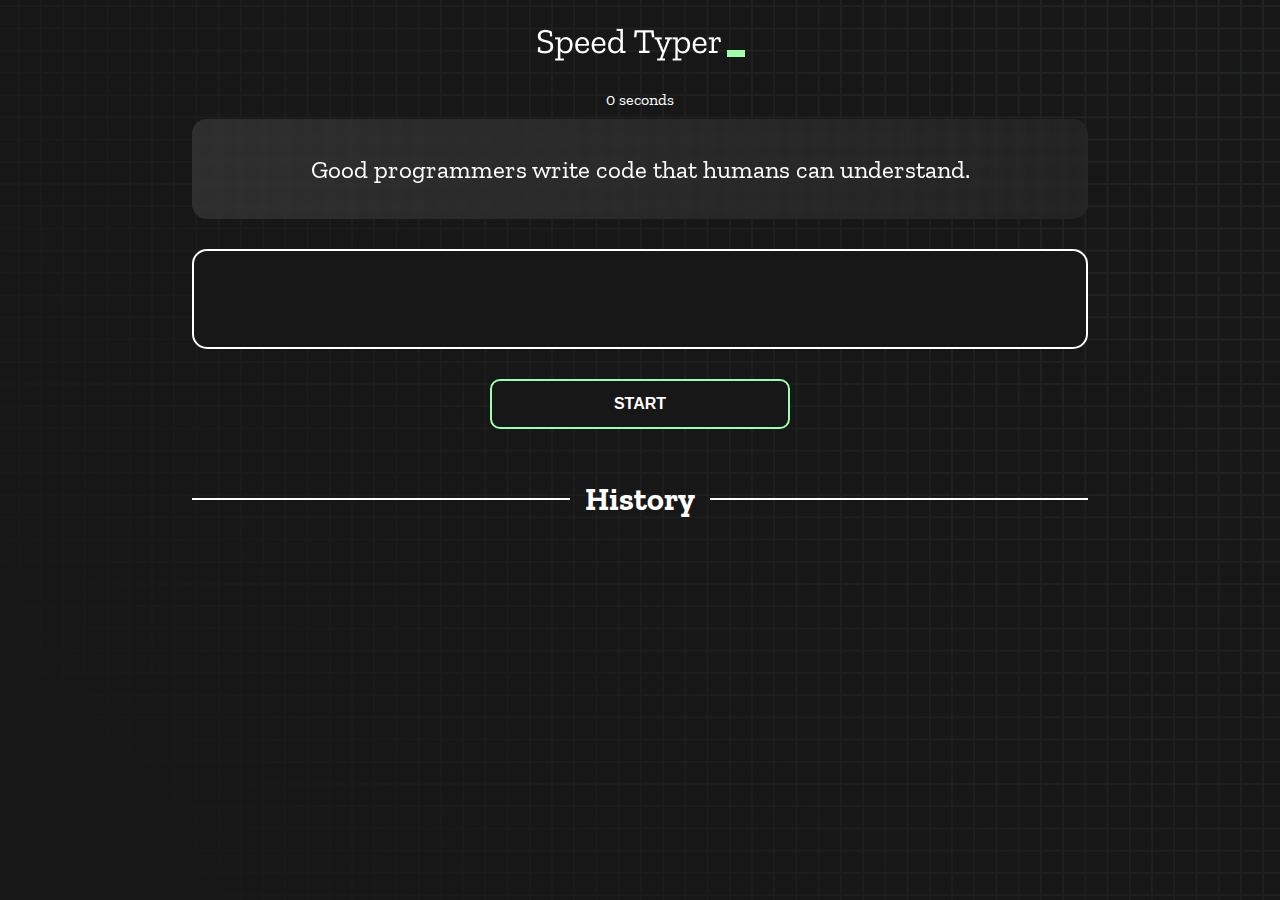
==== index.html @ 599ee0fa "Initial commit" ====
<!DOCTYPE html>
<html lang="en">
  <head>
    <meta charset="UTF-8" />
    <meta http-equiv="X-UA-Compatible" content="IE=edge" />
    <meta name="viewport" content="width=device-width, initial-scale=1.0" />
    <title>Speed Monster</title>
    <link rel="stylesheet" href="styles.css" />
    <link rel="preconnect" href="https://fonts.googleapis.com" />
    <link rel="preconnect" href="https://fonts.gstatic.com" crossorigin />
    <link
      href="https://fonts.googleapis.com/css2?family=Zilla+Slab:wght@300;400;500&display=swap"
      rel="stylesheet"
    />
  </head>
  <body>
    <h1 class="title"><img src="./logo.png" /></h1>
    <div id="show-time">0 seconds</div>

    <div class="box-container">
      <div id="question"></div>

      <div id="display" class="inactive"></div>

      <div class="buttons">
        <button id="starts">START</button>
      </div>

      <div class="divider-container">
        <div class="line"></div>
        <h1 class="title2">History</h1>
        <div class="line"></div>
      </div>
      <div id="histories"></div>
    </div>

    <div id="countdown"></div>
    <div id="modal-background" class="hidden"></div>
    <div id="result" class="hidden"></div>

    <script src="./history.js"></script>
    <script src="./script.js"></script>
  </body>
</html>
---- styles.css ----
* {
  padding: 0;
  margin: 0;
  box-sizing: border-box;
}

body {
  background-image: url("./bg.png");
  background-size: cover;
  background-position: left top;
  font-family: "Zilla Slab", serif;
}

.box-container {
  width: 70%;
  margin: 0 auto;
}

#question {
  height: 100px;
  display: flex;
  align-items: center;
  justify-content: center;
  color: white;
  font-size: 25px;
  border-radius: 15px;
  background: rgb(255, 255, 255);
  background: linear-gradient(
    92.49deg,
    rgba(255, 255, 255, 0.1) 0.18%,
    rgba(255, 255, 255, 0.05) 99.85%
  );
  backdrop-filter: blur(5px);
  margin-bottom: 30px;
}

#display {
  height: 100px;
  display: flex;
  flex-wrap: wrap;
  align-items: center;
  padding-left: 5rem;
  color: white;
  font-size: 32px;
  background-color: #171717;
  border: 2px solid #9dffad;
  border-radius: 15px;
}

#countdown {
  position: fixed;
  height: 100vh;
  width: 100vw;
  background-color: rgba(0, 0, 0, 0.8);
  top: 0;
  left: 0;
  display: flex;
  align-items: center;
  justify-content: center;
  font-size: 3rem;
  color: white;
  display: none;
}
#result {
  position: fixed;
  top: 10%; 
  left: 10%;
  transform: translate(-50%, -50%);
  height: 250px;
  width: 400px;
  background-color: #171717;
  border-radius: 15px;
  border: 2px solid #9dffad;
  color: white;
  text-align: center;
  padding: 2rem;
}
#show-time{
  text-align: center;
  color: white;
  margin: 10px 0;
}

.green {
  color: #9dffad;
}
.red {
  color: #eb6565;
}
.bold {
  font-weight: 700;
}
.inactive {
  border: 2px solid white !important;
}
.hidden {
  display: none;
}
.title {
  text-align: center;
  color: white;
  margin: 20px 0;
}

.divider-container {
  height: 80px;
  display: flex;
  justify-content: center;
  align-items: center;
  gap: 15px;
  margin: 0 auto;
}

.line {
  height: 2px;
  background: white;
  width: 100%;
}

.title2 {
  color: white;
  display: block;
}

.buttons {
  display: flex;
  justify-content: center;
  margin: 30px 0;
}
button {
  padding: 10px 20px;
  border: none;
  font-size: 16px;
  font-weight: bold;
  width: 300px;
  height: 50px;
  color: white;
  background-color: #171717;
  border-radius: 10px;
  border: 2px solid #9dffad;
  cursor: pointer;
}

#histories {
  display: flex;
  flex-wrap: wrap;
  justify-content: space-around;
}

.card {
  width: 100%;
  height: 100%;
  padding: 50px;
  display: flex;
  justify-content: space-between;
  align-items: center;
  padding: 20px 30px;
  color: white;
  border-radius: 15px;
  background: rgb(255, 255, 255);
  background: linear-gradient(
    92.49deg,
    rgba(255, 255, 255, 0.1) 0.18%,
    rgba(255, 255, 255, 0.05) 99.85%
  );
  backdrop-filter: blur(5px);
  margin-bottom: 30px;
}

#modal-background {
  background: rgb(255, 255, 255);
  background: linear-gradient(
    92.49deg,
    rgba(255, 255, 255, 0.1) 0.18%,
    rgba(255, 255, 255, 0.05) 99.85%
  );
  backdrop-filter: blur(5px);
  height: 100vh;
  width: 100%;
  position: fixed;
  top: 0;
}

@media only screen and (max-width: 700px) {
  .box-container {
    padding: 0 20px;
    width: 100%;
  }
  .card {
    flex-direction: column;
  }
}
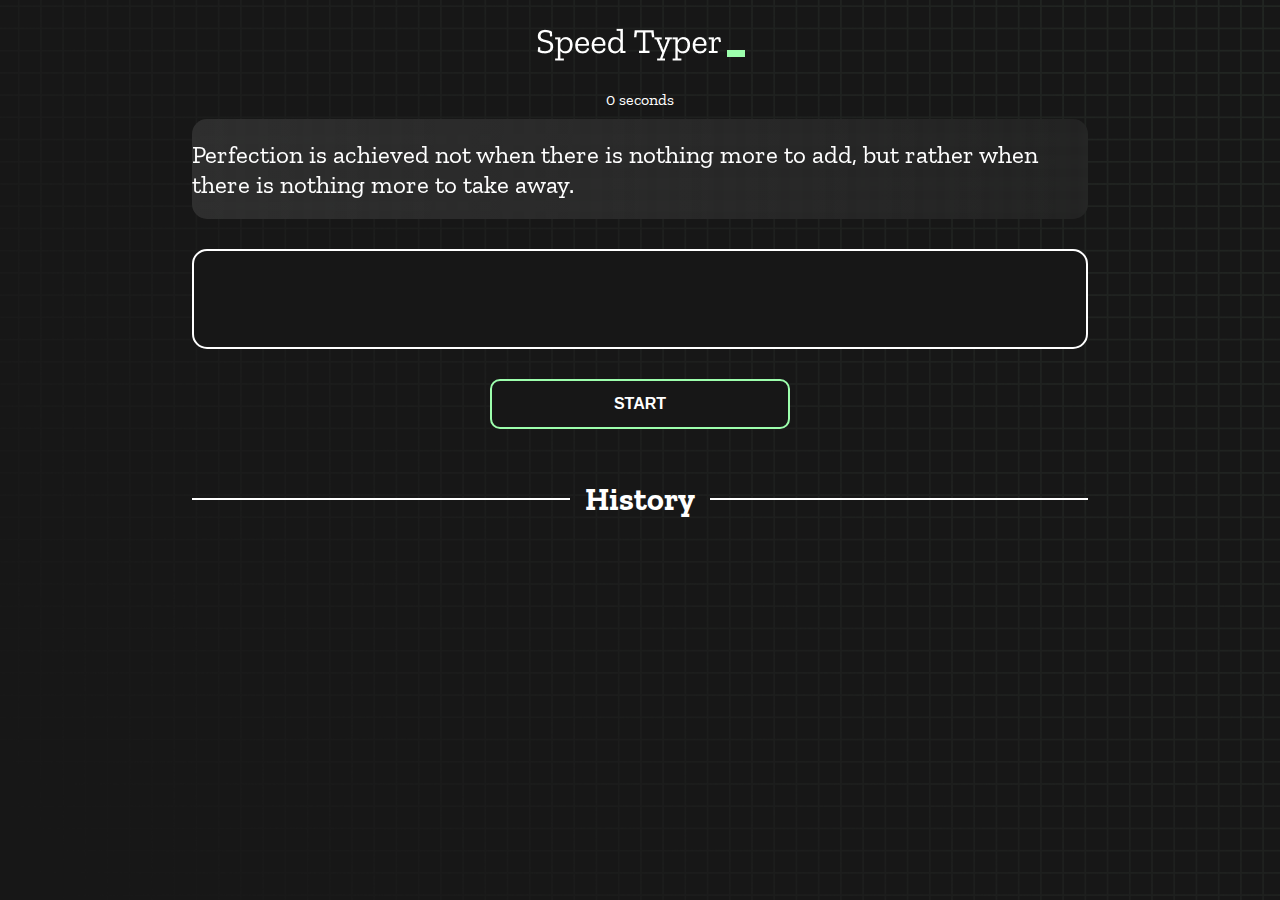
==== commit 7b54b105: "start btn click enable" ====
--- a/index.html
+++ b/index.html
@@ -23,7 +23,7 @@
       <div id="display" class="inactive"></div>
 
       <div class="buttons">
-        <button id="starts">START</button>
+        <button id="start">START</button>
       </div>
 
       <div class="divider-container">
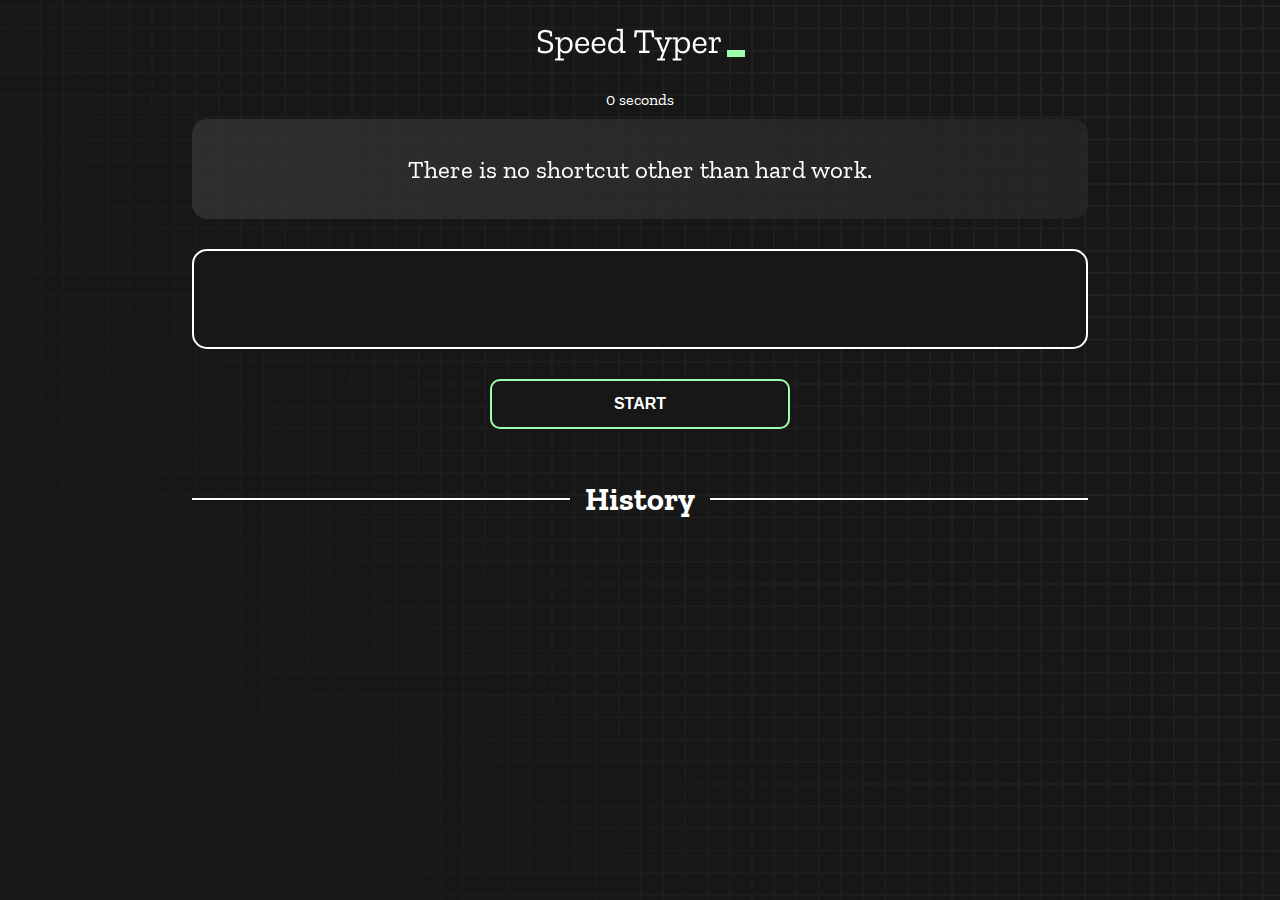
==== commit 53e9535c: "result modal position fixed" ====
--- a/index.html
+++ b/index.html
@@ -36,7 +36,7 @@
 
     <div id="countdown"></div>
     <div id="modal-background" class="hidden"></div>
-    <div id="result" class="hidden"></div>
+    <div id="result" class="hidden" style="margin: 0 auto;"></div>
 
     <script src="./history.js"></script>
     <script src="./script.js"></script>
--- a/styles.css
+++ b/styles.css
@@ -63,8 +63,8 @@
 }
 #result {
   position: fixed;
-  top: 10%; 
-  left: 10%;
+  top: 50%; 
+  left: 50%;
   transform: translate(-50%, -50%);
   height: 250px;
   width: 400px;
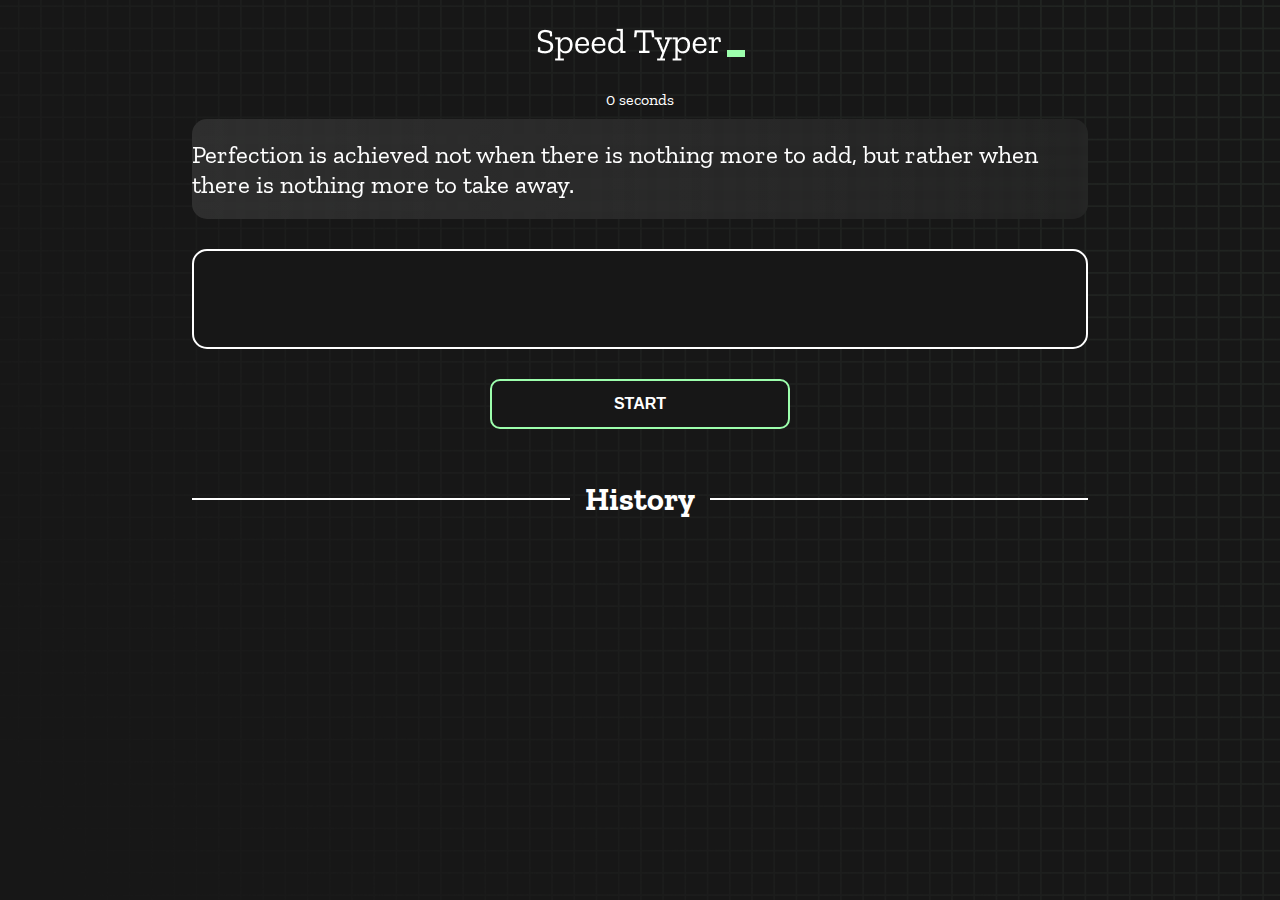
==== commit c9ee28f2: "display flix" ====
--- a/index.html
+++ b/index.html
@@ -36,7 +36,7 @@
 
     <div id="countdown"></div>
     <div id="modal-background" class="hidden"></div>
-    <div id="result" class="hidden" style="margin: 0 auto;"></div>
+    <div id="result" class="hidden"></div>
 
     <script src="./history.js"></script>
     <script src="./script.js"></script>
--- a/styles.css
+++ b/styles.css
@@ -148,10 +148,10 @@
 }
 
 .card {
-  width: 100%;
+  width: 30%;
   height: 100%;
   padding: 50px;
-  display: flex;
+  text-align: center;
   justify-content: space-between;
   align-items: center;
   padding: 20px 30px;
@@ -180,6 +180,9 @@
   position: fixed;
   top: 0;
 }
+.p-1{
+padding-bottom: 5px;
+}
 
 @media only screen and (max-width: 700px) {
   .box-container {
@@ -188,5 +191,6 @@
   }
   .card {
     flex-direction: column;
+    width: 100%;
   }
 }
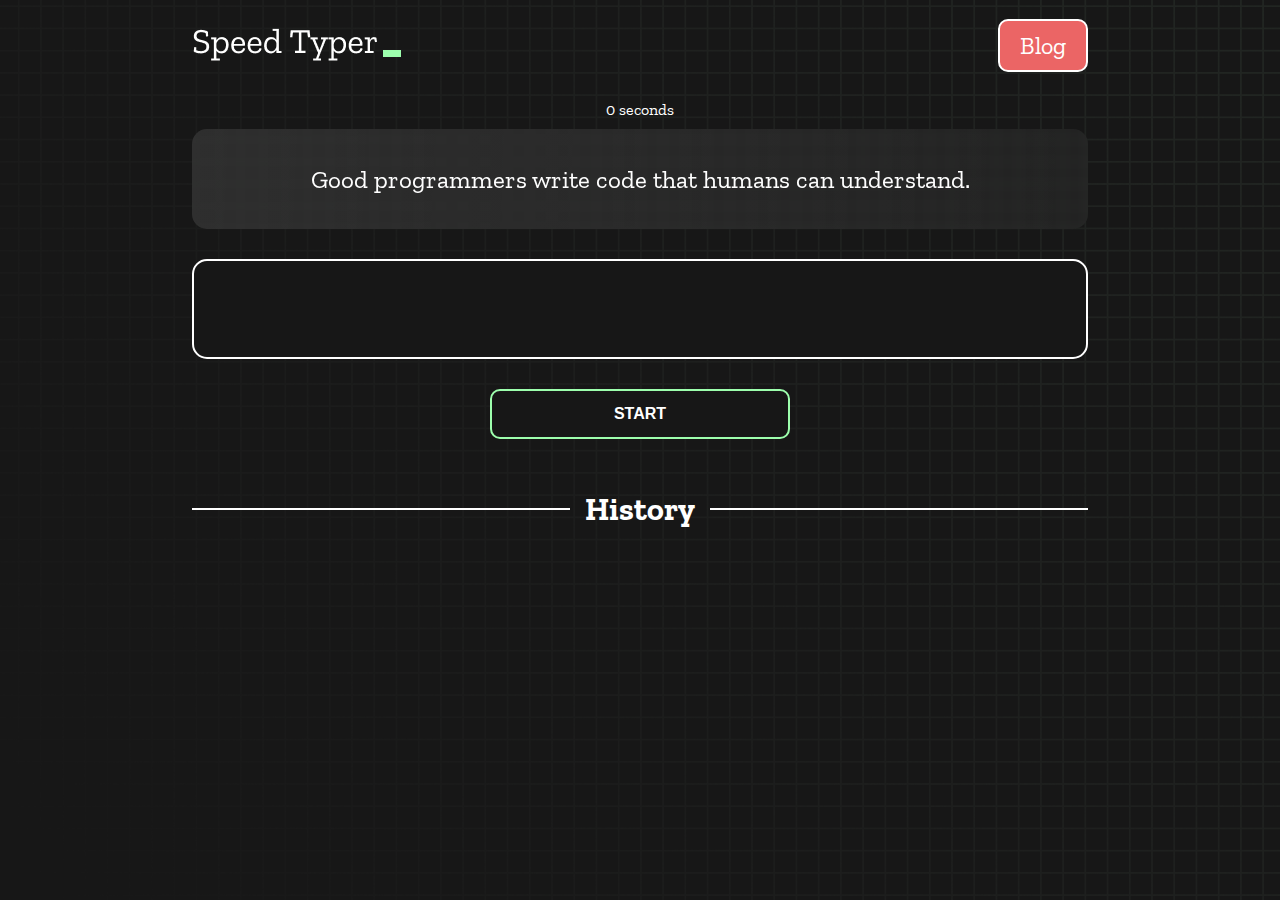
==== commit f2937dd7: "blog page make" ====
--- a/index.html
+++ b/index.html
@@ -10,11 +10,14 @@
     <link rel="preconnect" href="https://fonts.gstatic.com" crossorigin />
     <link
       href="https://fonts.googleapis.com/css2?family=Zilla+Slab:wght@300;400;500&display=swap"
-      rel="stylesheet"
-    />
+      rel="stylesheet"/>
   </head>
   <body>
-    <h1 class="title"><img src="./logo.png" /></h1>
+    <div class="header box-container">
+      <h1 class="title"><img src="./logo.png" /></h1>
+      <a class="blog" href="blog.html">Blog</a>
+    </div>
+    
     <div id="show-time">0 seconds</div>
 
     <div class="box-container">
@@ -23,7 +26,7 @@
       <div id="display" class="inactive"></div>
 
       <div class="buttons">
-        <button id="start">START</button>
+        <button class="button" id="start">START</button>
       </div>
 
       <div class="divider-container">
--- a/styles.css
+++ b/styles.css
@@ -96,6 +96,20 @@
 .hidden {
   display: none;
 }
+.header{
+  display: flex;
+  justify-content: space-between;
+  align-items: center;
+}
+.blog {
+  color: #fff;
+  background-color: #eb6565;
+  text-decoration: none;
+  padding: 10px 20px;
+  font-size: 1.5rem;
+  border-radius: 10px;
+  border: 2px solid #fff;
+}
 .title {
   text-align: center;
   color: white;
@@ -127,7 +141,7 @@
   justify-content: center;
   margin: 30px 0;
 }
-button {
+.button {
   padding: 10px 20px;
   border: none;
   font-size: 16px;
@@ -151,6 +165,8 @@
   width: 30%;
   height: 100%;
   padding: 50px;
+  display: flex;
+  flex-direction: column;
   text-align: center;
   justify-content: space-between;
   align-items: center;
@@ -184,6 +200,7 @@
 padding-bottom: 5px;
 }
 
+
 @media only screen and (max-width: 700px) {
   .box-container {
     padding: 0 20px;
